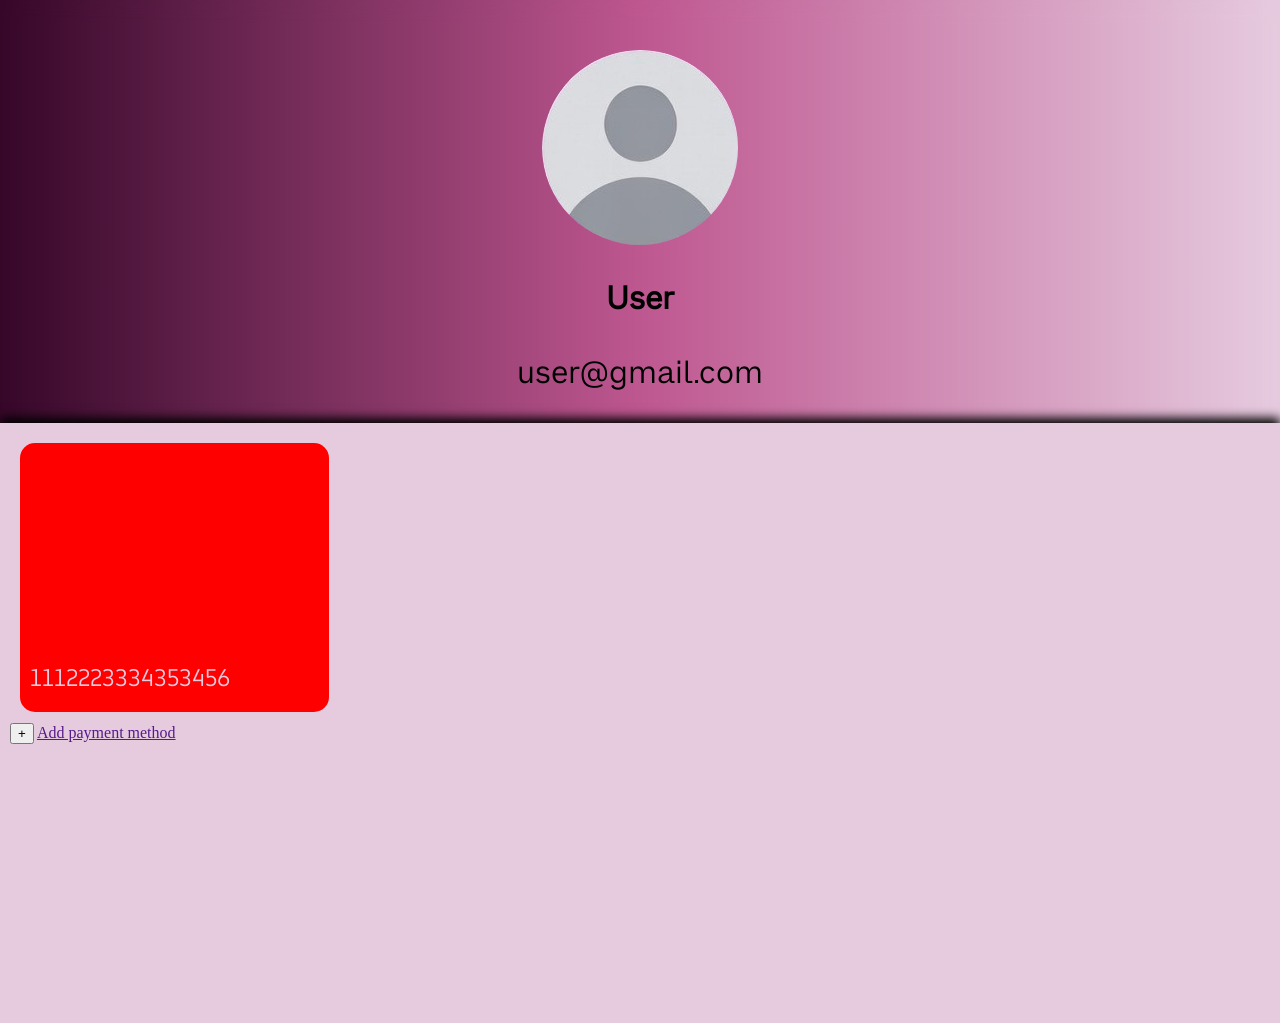
==== account.html @ 8fbdaea7 "feat: add account page" ====
<!DOCTYPE html>
<html lang="en">
<head>
    <meta charset="UTF-8">
    <meta name="viewport" content="width=device-width, initial-scale=1.0">
    <title>Bank-Cards</title>
    <link rel="stylesheet" href="css/account.css">
</head>
<body>
    <div class="profile-container">
        <img src="src/img/account.jpg" class="profile__img" alt="">
        <h3 class="profile__text">User</h3>
        <span class="profile__text">user@gmail.com</span>
    </div>
    <div class="cards-container">
        <div class="cards">
            <div class="card">
                <img src="" alt="" class="card__icon">
                <span class="card__numbers">1112223334353456</span>
            </div>
        </div>
        <div class="add_card">
            <button class="add_card__button">+</button>
            <a href="" class="add_card__button">Add payment method</a>
        </div>
    </div>
</body>
</html>
---- css/account.css ----
@font-face {
    font-family: "main-font";
    src: url(../src/fonts/main-font.ttf) format('truetype');
    font-weight: normal;
}

@font-face {
    font-family: "second-font";
    src: url(../src/fonts/seconds-font.ttf) format('truetype');
    font-weight: normal;
}
body {
    margin: 0;
    padding: 0;
    display: flex;
    align-items: center;
    justify-content: center;
    flex-direction: column;
    background: linear-gradient(
        90deg,
        #360729,
        #BE5790,
        #E6CBDF
    );
    backdrop-filter: blur(10px);
}
body::-webkit-scrollbar {
  display: none; 
}

.profile-container {
    display: flex;
    align-items: center;
    justify-content: center;
    flex-direction: column;
    margin-top: 50px;
}

.profile__img {
    border-radius: 50%;
}

.profile__text {
    font-family: "main-font";
    font-size: 2rem;
}


.cards-container{
    background-color: #E6CBDF;
    width: 100%;
    box-shadow: 0 -5px 10px black;
    height: 600px;
    margin-top: 30px;
}

.cards {
   display: grid;
   grid-template-columns: 1fr 1fr 1fr 1fr ;
   gap: 15px;
   height: 250px;
}

.card {
    background-color: red;
    width: 100%;
    height: 100%;
    margin: 20px;
    border-radius: 15px;
    display: flex;
    align-items: center;
    justify-content: flex-start;
}

.card__numbers {
    margin-top: 200px;
    margin-left: 10px;
    font-family: "second-font";
    color: #E6CBDF;
    font-size: 1.5rem;
}

.add_card {
    margin-top: 50px;
    margin-left: 10px;
}
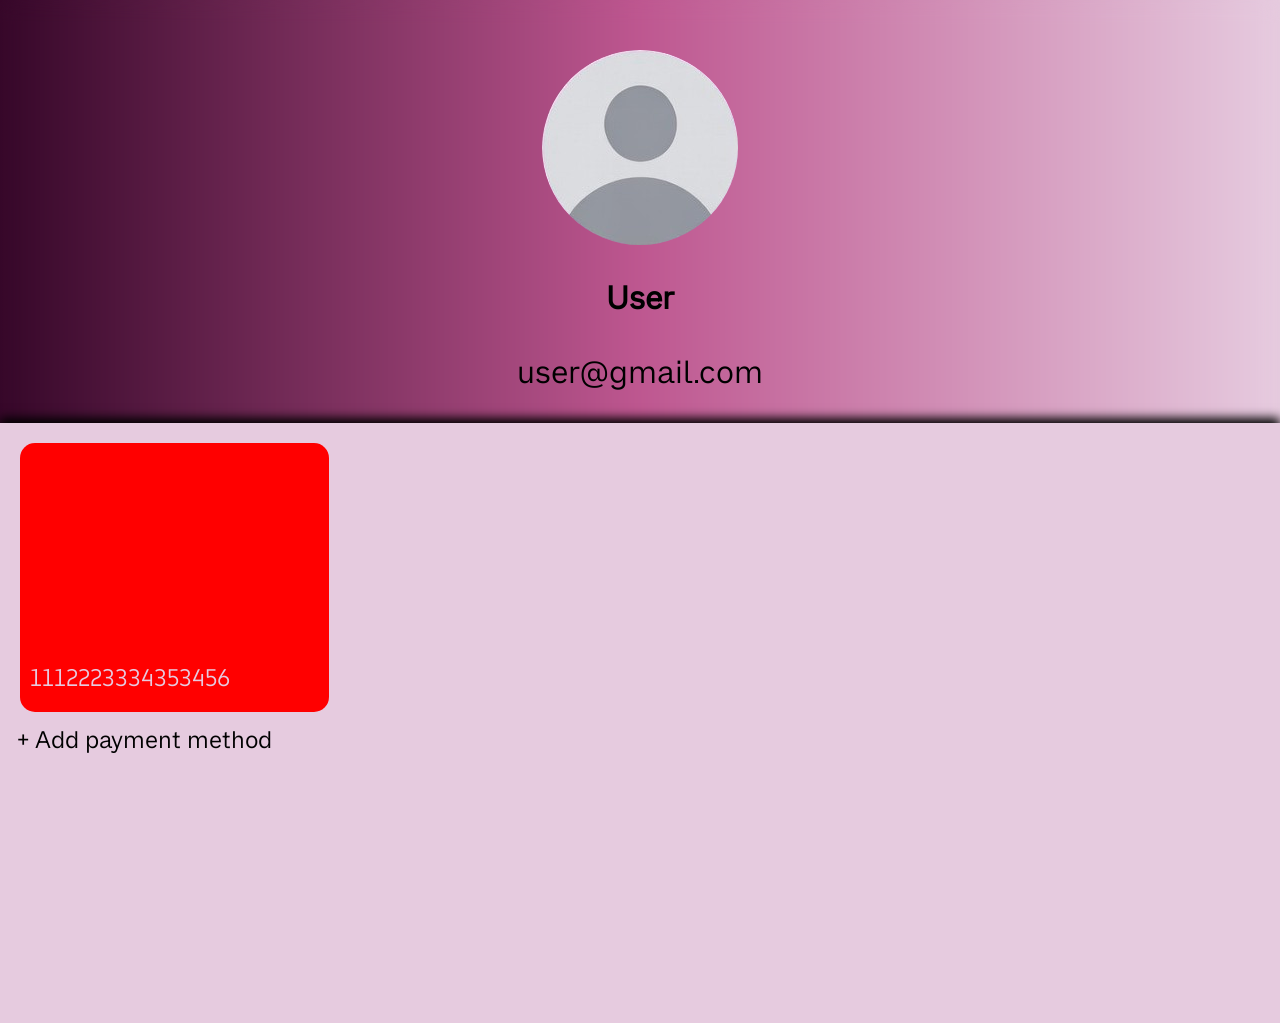
==== commit 0020d1be: "feat: add button payment method" ====
--- a/account.html
+++ b/account.html
@@ -20,8 +20,7 @@
             </div>
         </div>
         <div class="add_card">
-            <button class="add_card__button">+</button>
-            <a href="" class="add_card__button">Add payment method</a>
+            <button class="add_card__button">+ Add payment method</button>
         </div>
     </div>
 </body>
--- a/css/account.css
+++ b/css/account.css
@@ -83,4 +83,23 @@
 .add_card {
     margin-top: 50px;
     margin-left: 10px;
+}
+
+.add_card__button {
+    background-color: transparent;
+    border: none;
+    font-family: "main-font";
+    font-size: 1.5rem;
+    cursor: pointer;
+    transition: 0.5s;
+}
+
+.add_card__button:hover {
+    transition: 0.5s;
+    text-shadow: 0 0 30px #BE5790;
+}
+
+.add_card__button:active {
+    opacity: 0.7;
+    transition: 0.5s;
 }
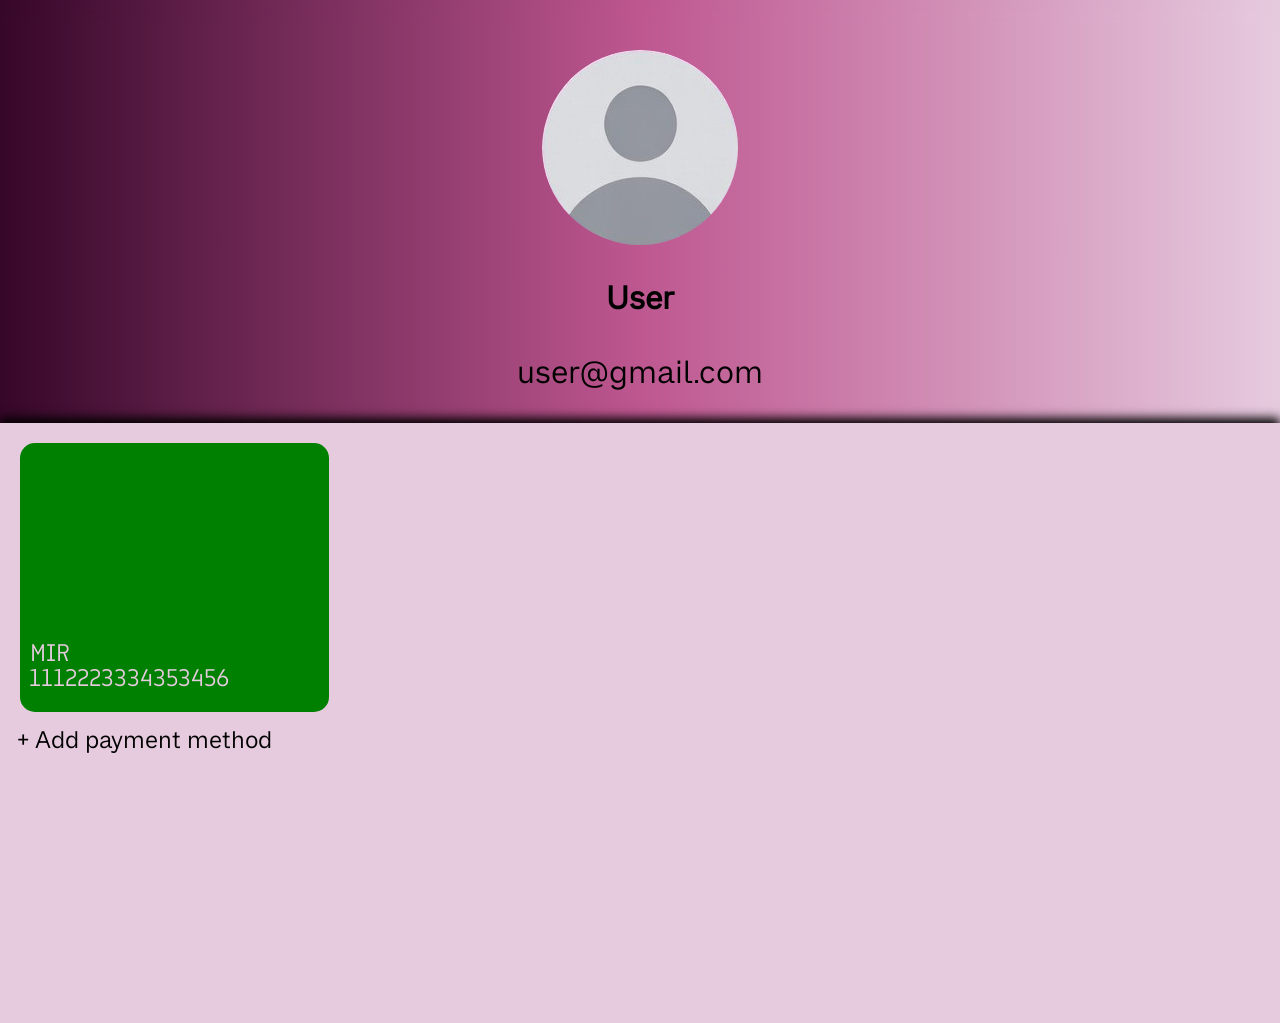
==== commit e7233eb8: "feat: add auth" ====
--- a/account.html
+++ b/account.html
@@ -15,13 +15,14 @@
     <div class="cards-container">
         <div class="cards">
             <div class="card">
-                <img src="" alt="" class="card__icon">
-                <span class="card__numbers">1112223334353456</span>
+                <span class="card__el title">MIR</span>
+                <span class="card__el">1112223334353456</span>
             </div>
         </div>
         <div class="add_card">
             <button class="add_card__button">+ Add payment method</button>
         </div>
     </div>
+    <script src="/js/api.js" type="module"></script>
 </body>
 </html>
--- a/css/account.css
+++ b/css/account.css
@@ -62,7 +62,7 @@
 }
 
 .card {
-    background-color: red;
+    background-color: green;
     width: 100%;
     height: 100%;
     margin: 20px;
@@ -72,12 +72,17 @@
     justify-content: flex-start;
 }
 
-.card__numbers {
+.card__el {
     margin-top: 200px;
-    margin-left: 10px;
+    margin-left: -40px;
     font-family: "second-font";
     color: #E6CBDF;
     font-size: 1.5rem;
+}
+
+.title {
+    margin-top: 150px;
+    margin-left: 10px;
 }
 
 .add_card {
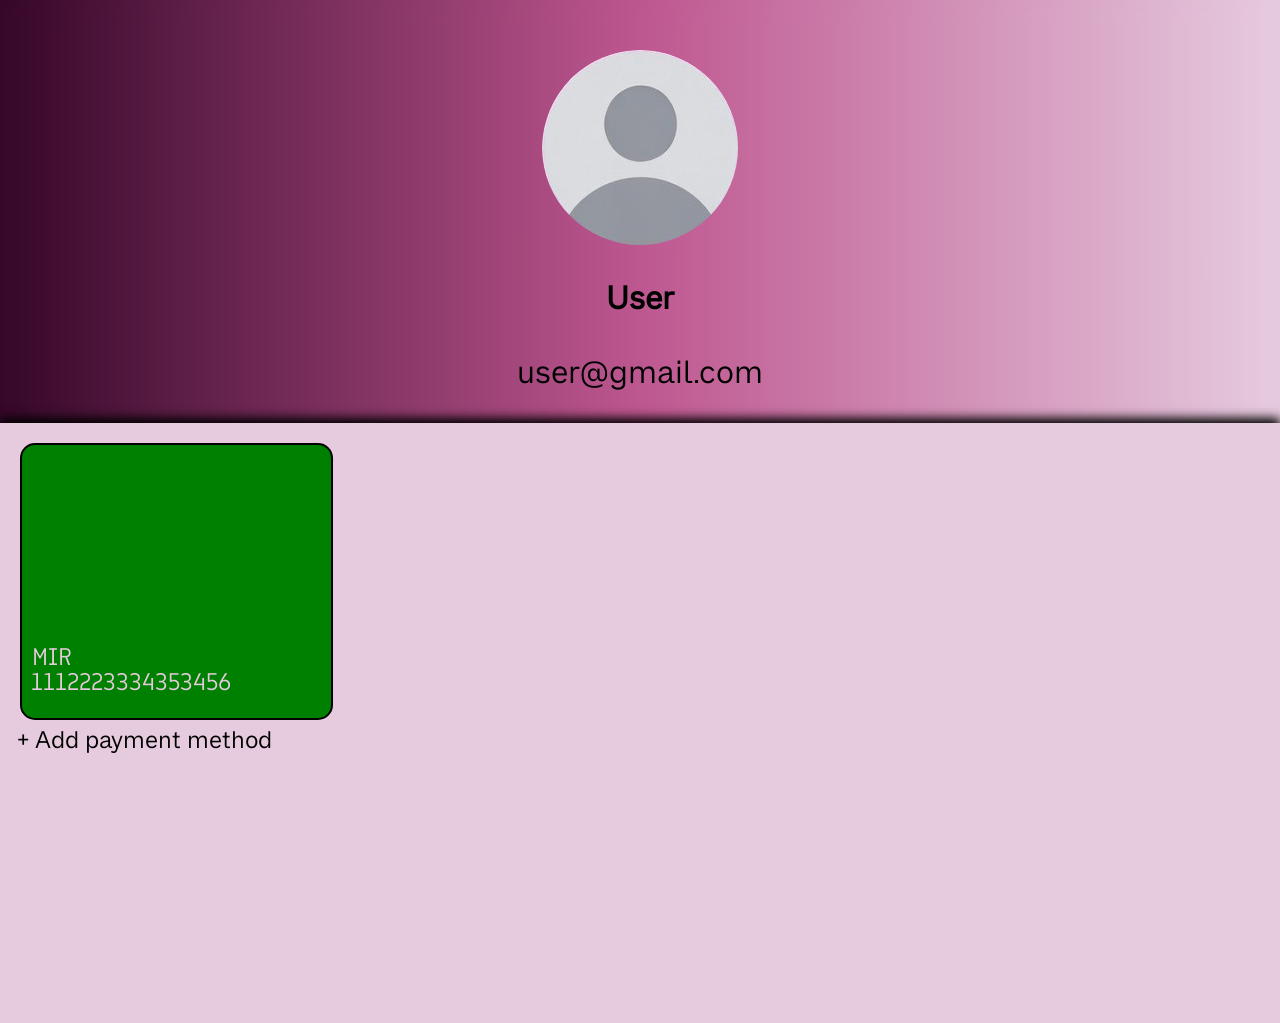
==== commit 4c6989c8: "feat: add cards functional" ====
--- a/account.html
+++ b/account.html
@@ -6,23 +6,39 @@
     <title>Bank-Cards</title>
     <link rel="stylesheet" href="css/account.css">
 </head>
-<body>
+<body class="">
     <div class="profile-container">
         <img src="src/img/account.jpg" class="profile__img" alt="">
         <h3 class="profile__text">User</h3>
         <span class="profile__text">user@gmail.com</span>
     </div>
     <div class="cards-container">
-        <div class="cards">
+        <div class="cards cards-storage">
             <div class="card">
                 <span class="card__el title">MIR</span>
                 <span class="card__el">1112223334353456</span>
             </div>
         </div>
         <div class="add_card">
-            <button class="add_card__button">+ Add payment method</button>
+            <button class="add_card__button modal-window-open-btn">+ Add payment method</button>
         </div>
     </div>
+    <div class="modal-window">
+        <form action="">
+            <input type="number" min="16" placeholder="card number" class="card-number-input">
+            <label for="city">Payment system: 
+            <select name="city" id="city" class="payment-system" required>
+                <option value="MIR">MIR</option>
+                <option value="VISA">VISA</option>
+                <option value="MasterCard">MasterCard</option>
+                <option value="UnionPay">UnionPay</option>
+            </select>
+            </label>
+            <button class="add_card__button margin-top add-card-btn">Add card</button>
+            <button class="add_card__button close-window-btn">Cancel</button>          
+        </form>   
+    </div>
     <script src="/js/api.js" type="module"></script>
+    <script src="/js/addCards.js" type="module"></script>
 </body>
 </html>
--- a/css/account.css
+++ b/css/account.css
@@ -70,6 +70,29 @@
     display: flex;
     align-items: center;
     justify-content: flex-start;
+    color: white;
+    border: 2px solid black;
+}
+
+.card * {
+    color: white;
+}
+
+.MIR {
+    background-color: green;
+}
+
+.VISA {
+    background-color: blue;
+}
+
+.MasterCard {
+    background-color: black;
+}
+
+.UnionPay {
+    background-color: #c0c0c0;
+    color: black;
 }
 
 .card__el {
@@ -107,4 +130,75 @@
 .add_card__button:active {
     opacity: 0.7;
     transition: 0.5s;
+}
+
+.modal-window {
+    display: none;
+    align-items: center;
+    justify-content: center;
+    flex-direction: column;
+    background-color:#E6CBDF;
+    width: 25%;
+    border: 2px solid black;
+    border-radius: 10px;
+    position: absolute;
+    top: 500px;
+    animation: modalWindow 1s forwards;
+}
+
+.modal-window form {
+    display: flex;
+    align-items: center;
+    justify-content: center;
+    flex-direction: column;
+}
+
+.modal-window input {
+    border-radius: 10px;
+    font-size: 2.5rem;
+    margin-top: 10px;
+    background-color: #EAE1EA;
+    border: none;
+    font-family: "second-font";
+}
+
+.modal-window form label {
+    font-family: "main-font";
+    font-size: 1.7rem;
+    margin-top: 10px;
+}
+
+.modal-window form select {
+    border-radius: 10px;
+    font-size: 2rem;
+    margin-top: 10px;
+    background-color: #EAE1EA;
+    border: none;
+    font-family: "second-font";
+}
+
+.margin-top {
+    margin-top: 20px;
+}
+
+
+.window-open {
+    overflow: hidden;
+    width: 100%;
+    overscroll-behavior: none;
+    background: linear-gradient(
+        90deg,
+        #360729,
+        #BE5790,
+        #E6CBDF
+    );
+}
+
+.modal-window-open {
+    display: flex;
+}
+
+@keyframes modalWindow {
+    0% {opacity: 0;}
+    100% {opacity: 1;}
 }
